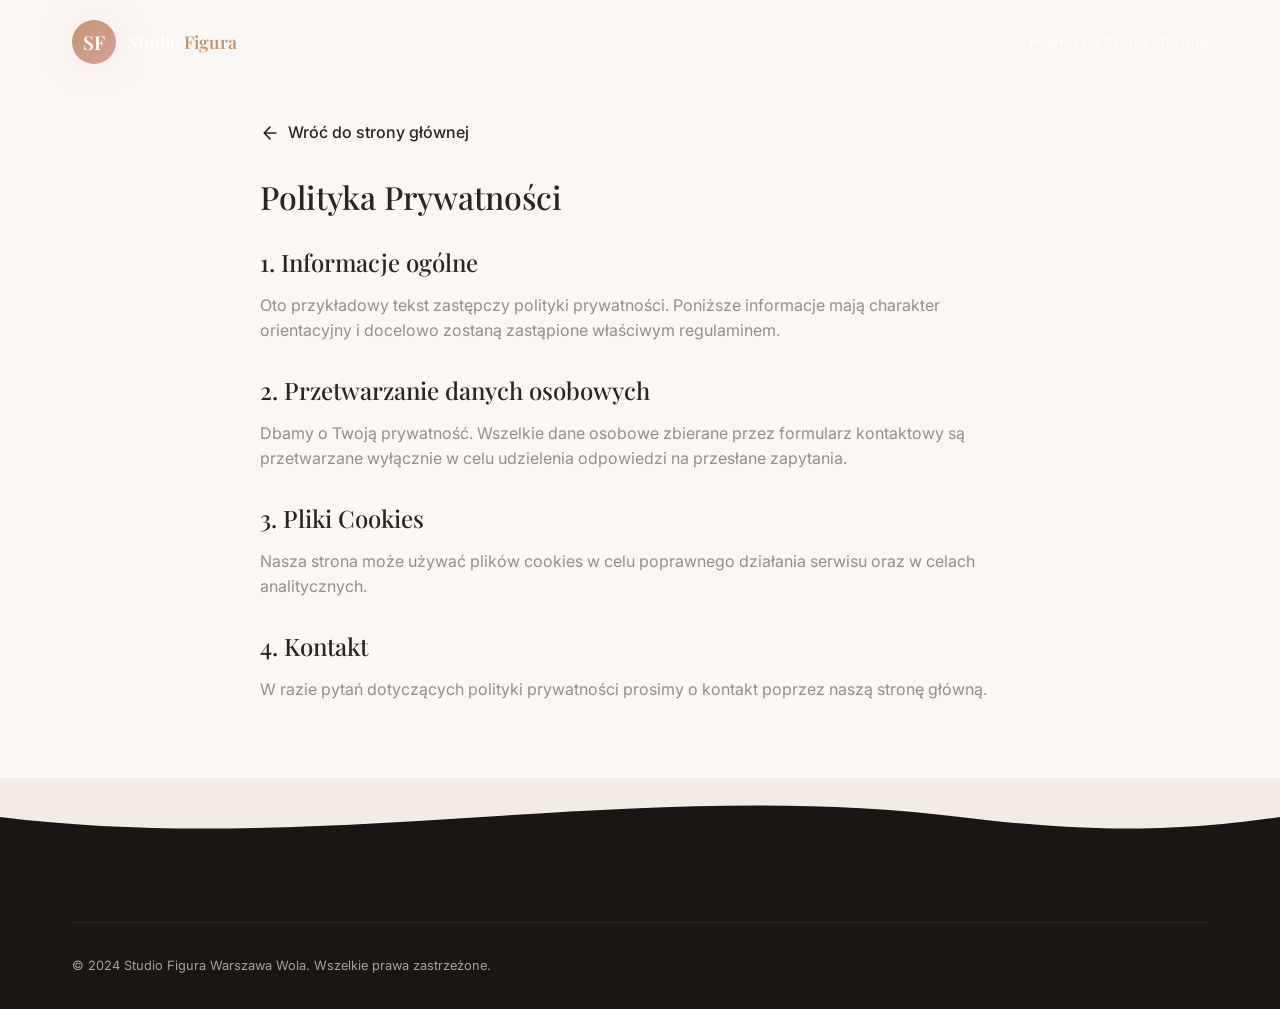
==== privacy-policy/index.html @ 178145f8 "feat: Add Privacy Policy and Terms and Conditions pages - Created `/privacy-policy/index.html` with " ====
<!DOCTYPE html>
<html lang="pl">
<head>
  <meta charset="UTF-8">
  <meta name="viewport" content="width=device-width, initial-scale=1.0">
  <title>Polityka Prywatności — Studio Figura Warszawa Wola</title>
  <link rel="stylesheet" href="../styles.css">
  <link rel="icon" href="data:image/svg+xml,<svg xmlns='http://www.w3.org/2000/svg' viewBox='0 0 100 100'><text y='.9em' font-size='90'>✨</text></svg>">
  <style>
    /* Add some basic padding for the standalone text pages */
    .legal-content {
      padding: 120px 20px 60px;
      max-width: 800px;
      margin: 0 auto;
      line-height: 1.6;
    }
    .legal-content h1 {
      margin-bottom: 2rem;
      color: var(--color-text);
      font-family: var(--font-heading);
    }
    .legal-content h2 {
      margin-top: 2rem;
      margin-bottom: 1rem;
      color: var(--color-text);
      font-family: var(--font-heading);
    }
    .legal-content p {
      margin-bottom: 1rem;
      color: var(--color-text-muted);
    }
    .back-link {
      display: inline-flex;
      align-items: center;
      gap: 8px;
      margin-bottom: 2rem;
      color: var(--color-primary);
      text-decoration: none;
      font-weight: 500;
    }
    .back-link:hover {
      text-decoration: underline;
    }
  </style>
</head>
<body>

  <!-- ======== NAVIGATION ======== -->
  <nav class="navbar" id="navbar">
    <div class="container">
      <a href="../index.html" class="nav-logo">
        <div class="nav-logo-icon">SF</div>
        <div class="nav-logo-text">Studio <span>Figura</span></div>
      </a>
      <div class="nav-links">
        <a href="../index.html">Powrót na Stronę Główną</a>
      </div>
    </div>
  </nav>

  <!-- ======== CONTENT ======== -->
  <main class="legal-content">
    <a href="../index.html" class="back-link">
      <svg width="20" height="20" viewBox="0 0 24 24" fill="none" stroke="currentColor" stroke-width="2" stroke-linecap="round" stroke-linejoin="round"><path d="M19 12H5M12 19l-7-7 7-7"/></svg>
      Wróć do strony głównej
    </a>

    <h1>Polityka Prywatności</h1>

    <h2>1. Informacje ogólne</h2>
    <p>Oto przykładowy tekst zastępczy polityki prywatności. Poniższe informacje mają charakter orientacyjny i docelowo zostaną zastąpione właściwym regulaminem.</p>

    <h2>2. Przetwarzanie danych osobowych</h2>
    <p>Dbamy o Twoją prywatność. Wszelkie dane osobowe zbierane przez formularz kontaktowy są przetwarzane wyłącznie w celu udzielenia odpowiedzi na przesłane zapytania.</p>

    <h2>3. Pliki Cookies</h2>
    <p>Nasza strona może używać plików cookies w celu poprawnego działania serwisu oraz w celach analitycznych.</p>

    <h2>4. Kontakt</h2>
    <p>W razie pytań dotyczących polityki prywatności prosimy o kontakt poprzez naszą stronę główną.</p>
  </main>

  <!-- ======== FOOTER WAVE ======== -->
  <div class="footer-wave">
    <svg viewBox="0 0 1440 80" preserveAspectRatio="none">
      <path d="M0,40 C360,80 720,0 1080,40 C1260,60 1360,50 1440,40 L1440,0 L0,0 Z" fill="var(--color-bg-alt)"></path>
    </svg>
  </div>

  <!-- ======== FOOTER ======== -->
  <footer class="footer">
    <div class="container">
      <div class="footer-bottom">
        <p>© 2024 Studio Figura Warszawa Wola. Wszelkie prawa zastrzeżone.</p>
      </div>
    </div>
  </footer>

</body>
</html>
---- styles.css ----
/* =========================================
   Studio Figura Wola — Premium Design System
   ========================================= */

/* --- Fonts --- */
@import url('https://fonts.googleapis.com/css2?family=Playfair+Display:ital,wght@0,400;0,500;0,600;0,700;1,400;1,500&family=Inter:wght@300;400;500;600;700&display=swap');

/* --- Custom Properties --- */
:root {
  /* Colors */
  --color-bg: #faf7f4;
  --color-bg-alt: #f3ece5;
  --color-surface: #ffffff;
  --color-surface-glass: rgba(255, 255, 255, 0.65);
  --color-text: #2c2420;
  --color-text-light: #6b5e54;
  --color-text-muted: #9a8d82;
  --color-accent: #c4956a;
  --color-accent-light: #dbb99a;
  --color-accent-dark: #a07548;
  --color-rose: #d4a0a0;
  --color-rose-light: #f0d4d4;
  --color-blush: #f5e1d0;
  --color-gold: #c9a96e;
  --color-gold-shimmer: #e8d5a8;
  --color-dark: #1a1614;
  --color-dark-soft: #2c2420;

  /* Gradients */
  --gradient-hero: linear-gradient(135deg, rgba(26, 22, 20, 0.7) 0%, rgba(44, 36, 32, 0.5) 50%, rgba(196, 149, 106, 0.3) 100%);
  --gradient-accent: linear-gradient(135deg, #c4956a, #d4a0a0);
  --gradient-gold: linear-gradient(135deg, #c9a96e, #e8d5a8, #c9a96e);
  --gradient-surface: linear-gradient(180deg, #faf7f4 0%, #f3ece5 100%);

  /* Typography */
  --font-heading: 'Playfair Display', Georgia, serif;
  --font-body: 'Inter', -apple-system, BlinkMacSystemFont, sans-serif;

  /* Spacing */
  --space-xs: 0.5rem;
  --space-sm: 1rem;
  --space-md: 2rem;
  --space-lg: 4rem;
  --space-xl: 6rem;
  --space-2xl: 10rem;

  /* Borders & Radius */
  --radius-sm: 8px;
  --radius-md: 16px;
  --radius-lg: 24px;
  --radius-xl: 40px;
  --radius-full: 50%;

  /* Shadows */
  --shadow-sm: 0 2px 8px rgba(0, 0, 0, 0.04);
  --shadow-md: 0 8px 32px rgba(0, 0, 0, 0.06);
  --shadow-lg: 0 16px 48px rgba(0, 0, 0, 0.08);
  --shadow-xl: 0 24px 64px rgba(0, 0, 0, 0.12);
  --shadow-glow: 0 0 40px rgba(196, 149, 106, 0.15);
  --shadow-glass: 0 8px 32px rgba(0, 0, 0, 0.08), inset 0 1px 0 rgba(255, 255, 255, 0.5);

  /* Transitions */
  --ease-out: cubic-bezier(0.16, 1, 0.3, 1);
  --ease-spring: cubic-bezier(0.34, 1.56, 0.64, 1);
  --transition-fast: 0.2s var(--ease-out);
  --transition-base: 0.4s var(--ease-out);
  --transition-slow: 0.8s var(--ease-out);
  --transition-glacial: 1.2s var(--ease-out);
}

/* --- Reset & Base --- */
*, *::before, *::after {
  margin: 0;
  padding: 0;
  box-sizing: border-box;
}

html {
  scroll-behavior: smooth;
  font-size: 16px;
  -webkit-font-smoothing: antialiased;
  -moz-osx-font-smoothing: grayscale;
}

body {
  font-family: var(--font-body);
  color: var(--color-text);
  background-color: var(--color-bg);
  line-height: 1.7;
  overflow-x: hidden;
}

h1, h2, h3, h4, h5, h6 {
  font-family: var(--font-heading);
  font-weight: 500;
  line-height: 1.2;
}

img {
  max-width: 100%;
  height: auto;
  display: block;
}

a {
  text-decoration: none;
  color: inherit;
  transition: color var(--transition-fast);
}

button {
  font-family: var(--font-body);
  border: none;
  cursor: pointer;
}

ul { list-style: none; }

/* --- Utility Classes --- */
.container {
  max-width: 1200px;
  margin: 0 auto;
  padding: 0 var(--space-md);
}

.section-label {
  display: inline-flex;
  align-items: center;
  gap: 0.75rem;
  font-size: 0.75rem;
  font-weight: 600;
  letter-spacing: 3px;
  text-transform: uppercase;
  color: var(--color-accent);
  margin-bottom: var(--space-sm);
}

.section-label::before {
  content: '';
  width: 40px;
  height: 1px;
  background: var(--gradient-accent);
}

.section-title {
  font-size: clamp(2rem, 5vw, 3.5rem);
  color: var(--color-text);
  margin-bottom: var(--space-sm);
}

.section-subtitle {
  font-size: 1.1rem;
  color: var(--color-text-light);
  max-width: 600px;
  line-height: 1.8;
}

/* --- Animations --- */
@keyframes fadeInUp {
  from { opacity: 0; transform: translateY(40px); }
  to { opacity: 1; transform: translateY(0); }
}

@keyframes fadeInLeft {
  from { opacity: 0; transform: translateX(-40px); }
  to { opacity: 1; transform: translateX(0); }
}

@keyframes fadeInRight {
  from { opacity: 0; transform: translateX(40px); }
  to { opacity: 1; transform: translateX(0); }
}

@keyframes fadeIn {
  from { opacity: 0; }
  to { opacity: 1; }
}

@keyframes scaleIn {
  from { opacity: 0; transform: scale(0.9); }
  to { opacity: 1; transform: scale(1); }
}

@keyframes shimmer {
  0% { background-position: -200% center; }
  100% { background-position: 200% center; }
}

@keyframes float {
  0%, 100% { transform: translateY(0); }
  50% { transform: translateY(-20px); }
}

@keyframes pulse {
  0%, 100% { opacity: 0.4; }
  50% { opacity: 1; }
}

@keyframes slideInNav {
  from { opacity: 0; transform: translateY(-20px); }
  to { opacity: 1; transform: translateY(0); }
}

@keyframes heroText {
  from { opacity: 0; transform: translateY(60px); filter: blur(10px); }
  to { opacity: 1; transform: translateY(0); filter: blur(0); }
}

@keyframes expandLine {
  from { width: 0; }
  to { width: 80px; }
}

@keyframes rotateIn {
  from { opacity: 0; transform: rotate(-10deg) scale(0.9); }
  to { opacity: 1; transform: rotate(0) scale(1); }
}

.anim-hidden {
  opacity: 0;
  transform: translateY(40px);
  transition: opacity 0.8s var(--ease-out), transform 0.8s var(--ease-out);
}

.anim-visible {
  opacity: 1;
  transform: translateY(0);
}

.anim-delay-1 { transition-delay: 0.1s !important; }
.anim-delay-2 { transition-delay: 0.2s !important; }
.anim-delay-3 { transition-delay: 0.3s !important; }
.anim-delay-4 { transition-delay: 0.4s !important; }
.anim-delay-5 { transition-delay: 0.5s !important; }

/* =========================================
   NAVIGATION
   ========================================= */
.navbar {
  position: fixed;
  top: 0;
  left: 0;
  right: 0;
  z-index: 1000;
  padding: 1.25rem 0;
  transition: all var(--transition-base);
  animation: slideInNav 0.8s var(--ease-out);
}

.navbar.scrolled {
  padding: 0.75rem 0;
  background: var(--color-surface-glass);
  backdrop-filter: blur(20px) saturate(180%);
  -webkit-backdrop-filter: blur(20px) saturate(180%);
  border-bottom: 1px solid rgba(196, 149, 106, 0.1);
  box-shadow: var(--shadow-sm);
}

.navbar .container {
  display: flex;
  align-items: center;
  justify-content: space-between;
}

.nav-logo {
  display: flex;
  align-items: center;
  gap: 0.75rem;
  z-index: 10;
}

.nav-logo-icon {
  width: 44px;
  height: 44px;
  border-radius: var(--radius-full);
  background: var(--gradient-accent);
  display: flex;
  align-items: center;
  justify-content: center;
  font-family: var(--font-heading);
  font-size: 1.2rem;
  font-weight: 600;
  color: white;
  box-shadow: var(--shadow-glow);
}

.nav-logo-text {
  font-family: var(--font-heading);
  font-size: 1.1rem;
  font-weight: 600;
  color: var(--color-text);
}

.nav-logo-text span {
  color: var(--color-accent);
}

.navbar:not(.scrolled) .nav-logo-text {
  color: white;
}

.nav-links {
  display: flex;
  align-items: center;
  gap: 2rem;
}

.nav-links a {
  font-size: 0.875rem;
  font-weight: 500;
  letter-spacing: 0.5px;
  color: var(--color-text-light);
  position: relative;
  padding: 0.25rem 0;
}

.navbar:not(.scrolled) .nav-links a {
  color: rgba(255, 255, 255, 0.85);
}

.nav-links a::after {
  content: '';
  position: absolute;
  bottom: -2px;
  left: 0;
  width: 0;
  height: 2px;
  background: var(--gradient-accent);
  border-radius: 2px;
  transition: width var(--transition-base);
}

.nav-links a:hover::after,
.nav-links a.active::after {
  width: 100%;
}

.nav-links a:hover {
  color: var(--color-accent);
}

.navbar:not(.scrolled) .nav-links a:hover {
  color: white;
}

.nav-cta {
  padding: 0.75rem 1.75rem !important;
  background: var(--gradient-accent) !important;
  color: white !important;
  border-radius: var(--radius-xl) !important;
  font-weight: 600 !important;
  letter-spacing: 0.5px !important;
  box-shadow: 0 4px 16px rgba(196, 149, 106, 0.3);
  transition: all var(--transition-base) !important;
}

.nav-cta::after {
  display: none !important;
}

.nav-cta:hover {
  transform: translateY(-2px);
  box-shadow: 0 8px 24px rgba(196, 149, 106, 0.4) !important;
}

/* Hamburger */
.nav-hamburger {
  display: none;
  flex-direction: column;
  gap: 5px;
  background: none;
  padding: 0.5rem;
  z-index: 10;
}

.nav-hamburger span {
  width: 24px;
  height: 2px;
  background: var(--color-text);
  border-radius: 2px;
  transition: all var(--transition-base);
}

.navbar:not(.scrolled) .nav-hamburger span {
  background: white;
}

.nav-hamburger.active span:nth-child(1) {
  transform: rotate(45deg) translate(5px, 5px);
}

.nav-hamburger.active span:nth-child(2) {
  opacity: 0;
}

.nav-hamburger.active span:nth-child(3) {
  transform: rotate(-45deg) translate(5px, -5px);
}

/* Mobile overlay */
.nav-mobile-overlay {
  display: none;
  position: fixed;
  inset: 0;
  background: rgba(26, 22, 20, 0.95);
  backdrop-filter: blur(20px);
  z-index: 5;
  flex-direction: column;
  align-items: center;
  justify-content: center;
  gap: 2rem;
  opacity: 0;
  transition: opacity var(--transition-base);
}

.nav-mobile-overlay.active {
  display: flex;
  opacity: 1;
}

.nav-mobile-overlay a {
  font-family: var(--font-heading);
  font-size: 1.75rem;
  color: rgba(255, 255, 255, 0.8);
  transition: all var(--transition-base);
}

.nav-mobile-overlay a:hover {
  color: var(--color-accent-light);
  transform: translateX(10px);
}

/* =========================================
   HERO SECTION
   ========================================= */
.hero {
  position: relative;
  min-height: 100vh;
  display: flex;
  align-items: center;
  justify-content: center;
  overflow: hidden;
}

.hero-bg {
  position: absolute;
  inset: 0;
  z-index: 0;
}

.hero-bg img {
  width: 100%;
  height: 100%;
  object-fit: cover;
  transform: scale(1.1);
  transition: transform 8s linear;
}

.hero:hover .hero-bg img {
  transform: scale(1);
}

.hero-overlay {
  position: absolute;
  inset: 0;
  background: var(--gradient-hero);
  z-index: 1;
}

.hero-particles {
  position: absolute;
  inset: 0;
  z-index: 2;
  pointer-events: none;
}

.hero-particle {
  position: absolute;
  width: 4px;
  height: 4px;
  background: rgba(201, 169, 110, 0.4);
  border-radius: 50%;
  animation: float 6s ease-in-out infinite;
}

.hero-content {
  position: relative;
  z-index: 3;
  text-align: center;
  max-width: 900px;
  padding: 0 var(--space-md);
}

.hero-badge {
  display: inline-flex;
  align-items: center;
  gap: 0.5rem;
  padding: 0.5rem 1.25rem;
  background: rgba(255, 255, 255, 0.1);
  backdrop-filter: blur(10px);
  border: 1px solid rgba(255, 255, 255, 0.15);
  border-radius: var(--radius-xl);
  font-size: 0.75rem;
  font-weight: 600;
  letter-spacing: 2px;
  text-transform: uppercase;
  color: var(--color-gold-shimmer);
  margin-bottom: var(--space-md);
  animation: heroText 1s var(--ease-out) 0.2s both;
}

.hero-badge-dot {
  width: 6px;
  height: 6px;
  background: var(--color-gold);
  border-radius: 50%;
  animation: pulse 2s ease-in-out infinite;
}

.hero-title {
  font-size: clamp(2.5rem, 7vw, 5.5rem);
  color: white;
  margin-bottom: var(--space-sm);
  animation: heroText 1s var(--ease-out) 0.4s both;
  line-height: 1.1;
}

.hero-title em {
  font-style: italic;
  color: var(--color-gold-shimmer);
  position: relative;
}

.hero-title em::after {
  content: '';
  position: absolute;
  bottom: 5px;
  left: 0;
  right: 0;
  height: 2px;
  background: var(--gradient-gold);
  animation: expandLine 1s var(--ease-out) 1.5s both;
}

.hero-description {
  font-size: 1.15rem;
  color: rgba(255, 255, 255, 0.7);
  max-width: 600px;
  margin: 0 auto var(--space-lg);
  line-height: 1.8;
  animation: heroText 1s var(--ease-out) 0.6s both;
}

.hero-actions {
  display: flex;
  align-items: center;
  justify-content: center;
  gap: 1.5rem;
  flex-wrap: wrap;
  animation: heroText 1s var(--ease-out) 0.8s both;
}

.btn-primary {
  display: inline-flex;
  align-items: center;
  gap: 0.75rem;
  padding: 1rem 2.5rem;
  background: var(--gradient-accent);
  color: white;
  border-radius: var(--radius-xl);
  font-weight: 600;
  font-size: 0.95rem;
  letter-spacing: 0.5px;
  box-shadow: 0 8px 32px rgba(196, 149, 106, 0.35);
  transition: all var(--transition-base);
  position: relative;
  overflow: hidden;
}

.btn-primary::before {
  content: '';
  position: absolute;
  inset: 0;
  background: linear-gradient(90deg, transparent, rgba(255, 255, 255, 0.2), transparent);
  transform: translateX(-100%);
  transition: transform 0.6s;
}

.btn-primary:hover::before {
  transform: translateX(100%);
}

.btn-primary:hover {
  transform: translateY(-3px);
  box-shadow: 0 12px 40px rgba(196, 149, 106, 0.45);
}

.btn-outline {
  display: inline-flex;
  align-items: center;
  gap: 0.75rem;
  padding: 1rem 2.5rem;
  background: transparent;
  color: white;
  border: 1.5px solid rgba(255, 255, 255, 0.3);
  border-radius: var(--radius-xl);
  font-weight: 500;
  font-size: 0.95rem;
  letter-spacing: 0.5px;
  transition: all var(--transition-base);
  backdrop-filter: blur(5px);
}

.btn-outline:hover {
  background: rgba(255, 255, 255, 0.1);
  border-color: rgba(255, 255, 255, 0.5);
  transform: translateY(-3px);
}

.hero-scroll-indicator {
  position: absolute;
  bottom: 2rem;
  left: 50%;
  transform: translateX(-50%);
  z-index: 3;
  display: flex;
  flex-direction: column;
  align-items: center;
  gap: 0.5rem;
  animation: heroText 1s var(--ease-out) 1.2s both;
}

.hero-scroll-indicator span {
  font-size: 0.7rem;
  letter-spacing: 2px;
  text-transform: uppercase;
  color: rgba(255, 255, 255, 0.4);
}

.scroll-line {
  width: 1px;
  height: 40px;
  background: linear-gradient(180deg, rgba(255, 255, 255, 0.4), transparent);
  position: relative;
}

.scroll-line::after {
  content: '';
  position: absolute;
  top: 0;
  left: 0;
  width: 100%;
  height: 10px;
  background: var(--color-gold);
  border-radius: 2px;
  animation: scrollDown 2s ease-in-out infinite;
}

@keyframes scrollDown {
  0% { top: 0; opacity: 1; }
  100% { top: 100%; opacity: 0; }
}

/* =========================================
   ABOUT SECTION
   ========================================= */
.about {
  padding: var(--space-2xl) 0;
  position: relative;
  overflow: hidden;
}

.about-grid {
  display: grid;
  grid-template-columns: 1fr 1fr;
  gap: var(--space-xl);
  align-items: center;
}

.about-image-wrapper {
  position: relative;
}

.about-image {
  border-radius: var(--radius-lg);
  overflow: hidden;
  box-shadow: var(--shadow-xl);
  position: relative;
}

.about-image img {
  width: 100%;
  height: 500px;
  object-fit: cover;
  transition: transform var(--transition-slow);
}

.about-image:hover img {
  transform: scale(1.05);
}

.about-image-accent {
  position: absolute;
  top: -20px;
  right: -20px;
  width: 200px;
  height: 200px;
  border: 2px solid var(--color-accent-light);
  border-radius: var(--radius-lg);
  z-index: -1;
  opacity: 0.5;
}

.about-float-card {
  position: absolute;
  bottom: -30px;
  right: -30px;
  background: var(--color-surface-glass);
  backdrop-filter: blur(20px);
  border: 1px solid rgba(196, 149, 106, 0.15);
  border-radius: var(--radius-md);
  padding: 1.5rem 2rem;
  box-shadow: var(--shadow-glass);
  animation: float 6s ease-in-out infinite;
}

.about-float-card .stat-number {
  font-family: var(--font-heading);
  font-size: 2.5rem;
  font-weight: 700;
  background: var(--gradient-accent);
  -webkit-background-clip: text;
  -webkit-text-fill-color: transparent;
  background-clip: text;
}

.about-float-card .stat-label {
  font-size: 0.8rem;
  color: var(--color-text-light);
  letter-spacing: 1px;
  text-transform: uppercase;
}

.about-content {
  padding-left: var(--space-md);
}

.about-text {
  font-size: 1.05rem;
  color: var(--color-text-light);
  margin-bottom: var(--space-md);
  line-height: 1.9;
}

.about-features {
  display: grid;
  grid-template-columns: 1fr 1fr;
  gap: var(--space-sm);
  margin-bottom: var(--space-md);
}

.about-feature {
  display: flex;
  align-items: center;
  gap: 0.75rem;
  padding: 0.75rem;
  border-radius: var(--radius-sm);
  transition: background var(--transition-fast);
}

.about-feature:hover {
  background: var(--color-bg-alt);
}

.about-feature-icon {
  width: 40px;
  height: 40px;
  border-radius: var(--radius-sm);
  background: var(--color-blush);
  display: flex;
  align-items: center;
  justify-content: center;
  font-size: 1.2rem;
  flex-shrink: 0;
}

.about-feature-text {
  font-size: 0.9rem;
  font-weight: 500;
  color: var(--color-text);
}

/* =========================================
   SERVICES / ZONES SECTION
   ========================================= */
.services {
  padding: var(--space-2xl) 0;
  background: var(--gradient-surface);
  position: relative;
}

.services-header {
  text-align: center;
  margin-bottom: var(--space-xl);
}

.services-grid {
  display: grid;
  grid-template-columns: repeat(3, 1fr);
  gap: var(--space-md);
}

.service-card {
  position: relative;
  border-radius: var(--radius-lg);
  overflow: hidden;
  background: var(--color-surface);
  box-shadow: var(--shadow-md);
  transition: all var(--transition-base);
  cursor: pointer;
}

.service-card:hover {
  transform: translateY(-12px);
  box-shadow: var(--shadow-xl);
}

.service-card-image {
  position: relative;
  height: 300px;
  overflow: hidden;
}

.service-card-image img {
  width: 100%;
  height: 100%;
  object-fit: cover;
  transition: transform var(--transition-slow);
}

.service-card:hover .service-card-image img {
  transform: scale(1.1);
}

.service-card-image::after {
  content: '';
  position: absolute;
  inset: 0;
  background: linear-gradient(180deg, transparent 50%, rgba(26, 22, 20, 0.6));
  transition: opacity var(--transition-base);
}

.service-card-badge {
  position: absolute;
  top: 1rem;
  right: 1rem;
  padding: 0.4rem 1rem;
  background: var(--color-surface-glass);
  backdrop-filter: blur(10px);
  border-radius: var(--radius-xl);
  font-size: 0.7rem;
  font-weight: 600;
  letter-spacing: 1px;
  text-transform: uppercase;
  color: var(--color-accent);
  z-index: 2;
  border: 1px solid rgba(196, 149, 106, 0.15);
}

.service-card-content {
  padding: 2rem;
}

.service-card-title {
  font-size: 1.5rem;
  margin-bottom: 0.75rem;
  color: var(--color-text);
}

.service-card-description {
  font-size: 0.9rem;
  color: var(--color-text-light);
  line-height: 1.7;
  margin-bottom: 1.5rem;
}

.service-card-link {
  display: inline-flex;
  align-items: center;
  gap: 0.5rem;
  font-size: 0.85rem;
  font-weight: 600;
  color: var(--color-accent);
  letter-spacing: 0.5px;
  transition: gap var(--transition-base);
}

.service-card-link:hover {
  gap: 1rem;
}

.service-card-link svg {
  width: 16px;
  height: 16px;
  transition: transform var(--transition-base);
}

.service-card:hover .service-card-link svg {
  transform: translateX(4px);
}

/* =========================================
   PROMOTIONS SECTION
   ========================================= */
.promotions {
  padding: var(--space-2xl) 0;
  position: relative;
  overflow: hidden;
}

.promotions-bg {
  position: absolute;
  top: 0;
  left: 0;
  right: 0;
  bottom: 0;
  opacity: 0.05;
  z-index: 0;
}

.promotions-bg img {
  width: 100%;
  height: 100%;
  object-fit: cover;
}

.promotions .container {
  position: relative;
  z-index: 1;
}

.promo-card {
  background: var(--color-surface);
  border-radius: var(--radius-lg);
  padding: var(--space-lg);
  display: grid;
  grid-template-columns: 1fr 1.5fr;
  gap: var(--space-lg);
  align-items: center;
  box-shadow: var(--shadow-lg);
  border: 1px solid rgba(196, 149, 106, 0.08);
  position: relative;
  overflow: hidden;
}

.promo-card::before {
  content: '';
  position: absolute;
  top: 0;
  left: 0;
  right: 0;
  height: 4px;
  background: var(--gradient-accent);
}

.promo-visual {
  position: relative;
  text-align: center;
}

.promo-price-circle {
  width: 250px;
  height: 250px;
  border-radius: 50%;
  background: var(--gradient-accent);
  display: flex;
  flex-direction: column;
  align-items: center;
  justify-content: center;
  margin: 0 auto;
  box-shadow: 0 16px 48px rgba(196, 149, 106, 0.25);
  position: relative;
  animation: float 6s ease-in-out infinite;
}

.promo-price-circle::before {
  content: '';
  position: absolute;
  inset: -8px;
  border-radius: 50%;
  border: 2px dashed var(--color-accent-light);
  opacity: 0.4;
  animation: spin 20s linear infinite;
}

@keyframes spin {
  100% { transform: rotate(360deg); }
}

.promo-price-count {
  font-family: var(--font-heading);
  font-size: 1.5rem;
  color: rgba(255, 255, 255, 0.9);
  font-weight: 500;
}

.promo-price-amount {
  font-family: var(--font-heading);
  font-size: 3.5rem;
  color: white;
  font-weight: 700;
  line-height: 1;
}

.promo-price-currency {
  font-size: 1rem;
  color: rgba(255, 255, 255, 0.8);
  font-weight: 500;
  letter-spacing: 1px;
}

.promo-content h3 {
  font-size: 2rem;
  margin-bottom: var(--space-sm);
}

.promo-content p {
  color: var(--color-text-light);
  line-height: 1.8;
  margin-bottom: var(--space-md);
}

.promo-features {
  display: flex;
  flex-direction: column;
  gap: 0.75rem;
  margin-bottom: var(--space-md);
}

.promo-feature {
  display: flex;
  align-items: center;
  gap: 0.75rem;
  font-size: 0.95rem;
  color: var(--color-text);
}

.promo-feature-check {
  width: 24px;
  height: 24px;
  border-radius: 50%;
  background: var(--color-blush);
  display: flex;
  align-items: center;
  justify-content: center;
  font-size: 0.75rem;
  color: var(--color-accent-dark);
  flex-shrink: 0;
}

.btn-dark {
  display: inline-flex;
  align-items: center;
  gap: 0.75rem;
  padding: 1rem 2.5rem;
  background: var(--color-dark);
  color: white;
  border-radius: var(--radius-xl);
  font-weight: 600;
  font-size: 0.95rem;
  letter-spacing: 0.5px;
  transition: all var(--transition-base);
  position: relative;
  overflow: hidden;
}

.btn-dark::before {
  content: '';
  position: absolute;
  inset: 0;
  background: var(--gradient-accent);
  opacity: 0;
  transition: opacity var(--transition-base);
}

.btn-dark:hover::before {
  opacity: 1;
}

.btn-dark span {
  position: relative;
  z-index: 1;
}

.btn-dark:hover {
  transform: translateY(-3px);
  box-shadow: 0 12px 40px rgba(26, 22, 20, 0.25);
}

/* =========================================
   REVIEWS SECTION
   ========================================= */
.reviews {
  padding: var(--space-2xl) 0;
  background: var(--color-dark);
  position: relative;
  overflow: hidden;
}

.reviews::before {
  content: '';
  position: absolute;
  top: 0;
  left: 0;
  right: 0;
  height: 1px;
  background: linear-gradient(90deg, transparent, var(--color-accent), transparent);
}

.reviews-header {
  text-align: center;
  margin-bottom: var(--space-xl);
}

.reviews-header .section-label {
  color: var(--color-gold-shimmer);
}

.reviews-header .section-title {
  color: white;
}

.reviews-header .section-subtitle {
  color: rgba(255, 255, 255, 0.5);
}

.reviews-track {
  display: flex;
  gap: var(--space-md);
  overflow: hidden;
  position: relative;
  padding: var(--space-sm) 0;
}

.reviews-slider {
  display: flex;
  gap: var(--space-md);
  animation: scrollReviews 40s linear infinite;
}

@keyframes scrollReviews {
  0% { transform: translateX(0); }
  100% { transform: translateX(-50%); }
}

.reviews-slider:hover {
  animation-play-state: paused;
}

.review-card {
  flex-shrink: 0;
  width: 380px;
  padding: 2rem;
  background: rgba(255, 255, 255, 0.05);
  backdrop-filter: blur(10px);
  border: 1px solid rgba(255, 255, 255, 0.08);
  border-radius: var(--radius-md);
  transition: all var(--transition-base);
}

.review-card:hover {
  background: rgba(255, 255, 255, 0.08);
  border-color: rgba(196, 149, 106, 0.2);
  transform: translateY(-4px);
}

.review-stars {
  display: flex;
  gap: 4px;
  margin-bottom: 1rem;
}

.review-star {
  color: var(--color-gold);
  font-size: 0.9rem;
}

.review-text {
  font-size: 0.95rem;
  color: rgba(255, 255, 255, 0.7);
  line-height: 1.8;
  margin-bottom: 1.5rem;
  font-style: italic;
}

.review-text::before {
  content: '"';
  font-family: var(--font-heading);
  font-size: 3rem;
  color: var(--color-accent);
  opacity: 0.3;
  line-height: 0;
  display: block;
  margin-bottom: 0.5rem;
}

.review-author {
  display: flex;
  align-items: center;
  gap: 1rem;
}

.review-avatar {
  width: 48px;
  height: 48px;
  border-radius: 50%;
  background: var(--gradient-accent);
  display: flex;
  align-items: center;
  justify-content: center;
  font-family: var(--font-heading);
  font-size: 1.1rem;
  color: white;
  font-weight: 600;
}

.review-author-info {
  display: flex;
  flex-direction: column;
}

.review-name {
  font-weight: 600;
  color: rgba(255, 255, 255, 0.9);
  font-size: 0.9rem;
}

.review-date {
  font-size: 0.75rem;
  color: rgba(255, 255, 255, 0.35);
}

.review-source {
  margin-left: auto;
  font-size: 0.7rem;
  color: rgba(255, 255, 255, 0.3);
  display: flex;
  align-items: center;
  gap: 0.35rem;
}

.review-source svg {
  width: 14px;
  height: 14px;
  opacity: 0.5;
}

/* Reviews CTA */
.reviews-cta {
  display: flex;
  align-items: center;
  justify-content: center;
  gap: 1.5rem;
  margin-top: var(--space-lg);
  flex-wrap: wrap;
}

.reviews-cta a {
  display: inline-flex;
  align-items: center;
  gap: 0.5rem;
  padding: 0.75rem 1.5rem;
  border: 1px solid rgba(255, 255, 255, 0.15);
  border-radius: var(--radius-xl);
  color: rgba(255, 255, 255, 0.6);
  font-size: 0.85rem;
  font-weight: 500;
  transition: all var(--transition-base);
}

.reviews-cta a:hover {
  border-color: var(--color-accent);
  color: var(--color-accent-light);
  background: rgba(196, 149, 106, 0.1);
}

/* =========================================
   GALLERY SECTION
   ========================================= */
.gallery {
  padding: var(--space-2xl) 0;
  position: relative;
}

.gallery-header {
  text-align: center;
  margin-bottom: var(--space-xl);
}

.gallery-grid {
  display: grid;
  grid-template-columns: repeat(3, 1fr);
  grid-template-rows: repeat(2, 280px);
  gap: var(--space-sm);
}

.gallery-item {
  position: relative;
  border-radius: var(--radius-md);
  overflow: hidden;
  cursor: pointer;
}

.gallery-item:nth-child(1) {
  grid-row: span 2;
}

.gallery-item img {
  width: 100%;
  height: 100%;
  object-fit: cover;
  transition: transform var(--transition-slow);
}

.gallery-item:hover img {
  transform: scale(1.08);
}

.gallery-item-overlay {
  position: absolute;
  inset: 0;
  background: linear-gradient(180deg, transparent 40%, rgba(26, 22, 20, 0.7));
  opacity: 0;
  transition: opacity var(--transition-base);
  display: flex;
  align-items: flex-end;
  padding: 1.5rem;
}

.gallery-item:hover .gallery-item-overlay {
  opacity: 1;
}

.gallery-item-title {
  color: white;
  font-family: var(--font-heading);
  font-size: 1.1rem;
  transform: translateY(10px);
  transition: transform var(--transition-base);
}

.gallery-item:hover .gallery-item-title {
  transform: translateY(0);
}

/* =========================================
   CONTACT / CTA SECTION
   ========================================= */
.contact {
  padding: var(--space-2xl) 0;
  background: var(--gradient-surface);
  position: relative;
}

.contact-grid {
  display: grid;
  grid-template-columns: 1fr 1.2fr;
  gap: var(--space-xl);
  align-items: start;
}

.contact-info {
  padding-top: var(--space-md);
}

.contact-info h3 {
  font-size: 1.5rem;
  margin-bottom: var(--space-md);
  color: var(--color-text);
}

.contact-details {
  display: flex;
  flex-direction: column;
  gap: 1.5rem;
  margin-bottom: var(--space-md);
}

.contact-detail {
  display: flex;
  align-items: flex-start;
  gap: 1rem;
}

.contact-detail-icon {
  width: 48px;
  height: 48px;
  border-radius: var(--radius-sm);
  background: var(--color-blush);
  display: flex;
  align-items: center;
  justify-content: center;
  font-size: 1.2rem;
  flex-shrink: 0;
}

.contact-detail-text {
  display: flex;
  flex-direction: column;
}

.contact-detail-label {
  font-size: 0.75rem;
  font-weight: 600;
  letter-spacing: 1px;
  text-transform: uppercase;
  color: var(--color-text-muted);
  margin-bottom: 0.25rem;
}

.contact-detail-value {
  font-size: 1rem;
  color: var(--color-text);
  font-weight: 500;
}

.contact-social {
  display: flex;
  gap: 0.75rem;
}

.contact-social a {
  width: 48px;
  height: 48px;
  border-radius: var(--radius-sm);
  background: var(--color-bg);
  display: flex;
  align-items: center;
  justify-content: center;
  font-size: 1.2rem;
  transition: all var(--transition-base);
  border: 1px solid transparent;
}

.contact-social a:hover {
  background: var(--color-blush);
  border-color: var(--color-accent-light);
  transform: translateY(-3px);
}

.contact-form-wrapper {
  background: var(--color-surface);
  border-radius: var(--radius-lg);
  padding: var(--space-lg);
  box-shadow: var(--shadow-lg);
  border: 1px solid rgba(196, 149, 106, 0.08);
}

.contact-form-wrapper h3 {
  font-size: 1.5rem;
  margin-bottom: 0.5rem;
}

.contact-form-wrapper p {
  color: var(--color-text-light);
  font-size: 0.9rem;
  margin-bottom: var(--space-md);
}

.form-group {
  margin-bottom: 1.25rem;
}

.form-label {
  display: block;
  font-size: 0.8rem;
  font-weight: 600;
  letter-spacing: 0.5px;
  text-transform: uppercase;
  color: var(--color-text-muted);
  margin-bottom: 0.5rem;
}

.form-input,
.form-select,
.form-textarea {
  width: 100%;
  padding: 0.875rem 1.25rem;
  border: 1.5px solid var(--color-bg-alt);
  border-radius: var(--radius-sm);
  font-family: var(--font-body);
  font-size: 0.95rem;
  color: var(--color-text);
  background: var(--color-bg);
  transition: all var(--transition-fast);
  outline: none;
}

.form-input:focus,
.form-select:focus,
.form-textarea:focus {
  border-color: var(--color-accent);
  box-shadow: 0 0 0 4px rgba(196, 149, 106, 0.1);
}

.form-input::placeholder,
.form-textarea::placeholder {
  color: var(--color-text-muted);
}

.form-textarea {
  min-height: 120px;
  resize: vertical;
}

.form-row {
  display: grid;
  grid-template-columns: 1fr 1fr;
  gap: 1rem;
}

.form-checkbox {
  display: flex;
  align-items: flex-start;
  gap: 0.75rem;
  margin-bottom: var(--space-md);
}

.form-checkbox input[type="checkbox"] {
  width: 18px;
  height: 18px;
  accent-color: var(--color-accent);
  margin-top: 2px;
  flex-shrink: 0;
}

.form-checkbox label {
  font-size: 0.8rem;
  color: var(--color-text-light);
  line-height: 1.5;
}

.form-checkbox label a {
  color: var(--color-accent);
  text-decoration: underline;
}

.btn-submit {
  width: 100%;
  padding: 1rem;
  background: var(--gradient-accent);
  color: white;
  border-radius: var(--radius-sm);
  font-weight: 600;
  font-size: 1rem;
  letter-spacing: 0.5px;
  transition: all var(--transition-base);
  box-shadow: 0 8px 24px rgba(196, 149, 106, 0.25);
}

.btn-submit:hover {
  transform: translateY(-2px);
  box-shadow: 0 12px 32px rgba(196, 149, 106, 0.35);
}

/* =========================================
   FOOTER
   ========================================= */
.footer-wave {
  position: relative;
  height: 80px;
  background: var(--color-dark);
  overflow: hidden;
}

.footer-wave svg {
  position: absolute;
  top: -1px;
  left: 0;
  width: 100%;
  height: 80px;
}

.footer {
  background: var(--color-dark);
  color: rgba(255, 255, 255, 0.6);
  padding: var(--space-lg) 0 var(--space-md);
}

.footer-grid {
  display: grid;
  grid-template-columns: 2fr 1fr 1fr 1.5fr;
  gap: var(--space-lg);
  margin-bottom: var(--space-lg);
}

.footer-brand .nav-logo {
  margin-bottom: var(--space-sm);
}

.footer-brand .nav-logo-text {
  color: white;
}

.footer-brand p {
  font-size: 0.9rem;
  line-height: 1.7;
  max-width: 300px;
}

.footer-heading {
  font-family: var(--font-heading);
  font-size: 1rem;
  color: white;
  margin-bottom: 1.25rem;
  font-weight: 600;
}

.footer-links {
  display: flex;
  flex-direction: column;
  gap: 0.75rem;
}

.footer-links a {
  font-size: 0.875rem;
  transition: all var(--transition-fast);
}

.footer-links a:hover {
  color: var(--color-accent-light);
  transform: translateX(4px);
}

.footer-hours {
  display: flex;
  flex-direction: column;
  gap: 0.5rem;
}

.footer-hour {
  display: flex;
  justify-content: space-between;
  font-size: 0.85rem;
}

.footer-hour span:first-child {
  color: rgba(255, 255, 255, 0.4);
}

.footer-bottom {
  border-top: 1px solid rgba(255, 255, 255, 0.08);
  padding-top: var(--space-md);
  display: flex;
  align-items: center;
  justify-content: space-between;
  flex-wrap: wrap;
  gap: 1rem;
}

.footer-bottom p {
  font-size: 0.8rem;
}

.footer-bottom-links {
  display: flex;
  gap: 1.5rem;
}

.footer-bottom-links a {
  font-size: 0.8rem;
  transition: color var(--transition-fast);
}

.footer-bottom-links a:hover {
  color: var(--color-accent-light);
}

/* =========================================
   LIGHTBOX
   ========================================= */
.lightbox {
  position: fixed;
  inset: 0;
  background: rgba(0, 0, 0, 0.9);
  backdrop-filter: blur(10px);
  z-index: 2000;
  display: flex;
  align-items: center;
  justify-content: center;
  opacity: 0;
  pointer-events: none;
  transition: opacity var(--transition-base);
}

.lightbox.active {
  opacity: 1;
  pointer-events: all;
}

.lightbox img {
  max-width: 90vw;
  max-height: 90vh;
  border-radius: var(--radius-md);
  box-shadow: var(--shadow-xl);
  transform: scale(0.9);
  transition: transform var(--transition-base);
}

.lightbox.active img {
  transform: scale(1);
}

.lightbox-close {
  position: absolute;
  top: 2rem;
  right: 2rem;
  width: 48px;
  height: 48px;
  border-radius: 50%;
  background: rgba(255, 255, 255, 0.1);
  color: white;
  font-size: 1.5rem;
  display: flex;
  align-items: center;
  justify-content: center;
  cursor: pointer;
  transition: all var(--transition-base);
  border: 1px solid rgba(255, 255, 255, 0.2);
}

.lightbox-close:hover {
  background: rgba(255, 255, 255, 0.2);
}

/* =========================================
   RESPONSIVE
   ========================================= */
@media (max-width: 1024px) {
  .services-grid {
    grid-template-columns: repeat(2, 1fr);
  }

  .service-card:last-child {
    grid-column: span 2;
  }

  .promo-card {
    grid-template-columns: 1fr;
    text-align: center;
  }

  .footer-grid {
    grid-template-columns: 1fr 1fr;
    gap: var(--space-md);
  }
}

@media (max-width: 768px) {
  :root {
    --space-2xl: 5rem;
  }

  .nav-links { display: none; }
  .nav-hamburger { display: flex; }

  .hero-title {
    font-size: clamp(2rem, 8vw, 3.5rem);
  }

  .about-grid {
    grid-template-columns: 1fr;
    gap: var(--space-md);
  }

  .about-content {
    padding-left: 0;
  }

  .about-float-card {
    bottom: -20px;
    right: 10px;
  }

  .about-features {
    grid-template-columns: 1fr;
  }

  .services-grid {
    grid-template-columns: 1fr;
  }

  .service-card:last-child {
    grid-column: span 1;
  }

  .gallery-grid {
    grid-template-columns: 1fr 1fr;
    grid-template-rows: repeat(3, 200px);
  }

  .gallery-item:nth-child(1) {
    grid-row: span 1;
  }

  .contact-grid {
    grid-template-columns: 1fr;
  }

  .form-row {
    grid-template-columns: 1fr;
  }

  .footer-grid {
    grid-template-columns: 1fr;
    gap: var(--space-md);
  }

  .footer-bottom {
    flex-direction: column;
    text-align: center;
  }

  .promo-price-circle {
    width: 200px;
    height: 200px;
  }

  .promo-price-amount {
    font-size: 2.5rem;
  }

  .review-card {
    width: 320px;
  }
}

@media (max-width: 480px) {
  .hero-actions {
    flex-direction: column;
    width: 100%;
  }

  .btn-primary,
  .btn-outline {
    width: 100%;
    justify-content: center;
  }

  .gallery-grid {
    grid-template-columns: 1fr;
    grid-template-rows: repeat(4, 250px);
  }

  .review-card {
    width: 280px;
  }
}

/* --- Print --- */
@media print {
  .navbar,
  .hero-particles,
  .lightbox { display: none; }
}
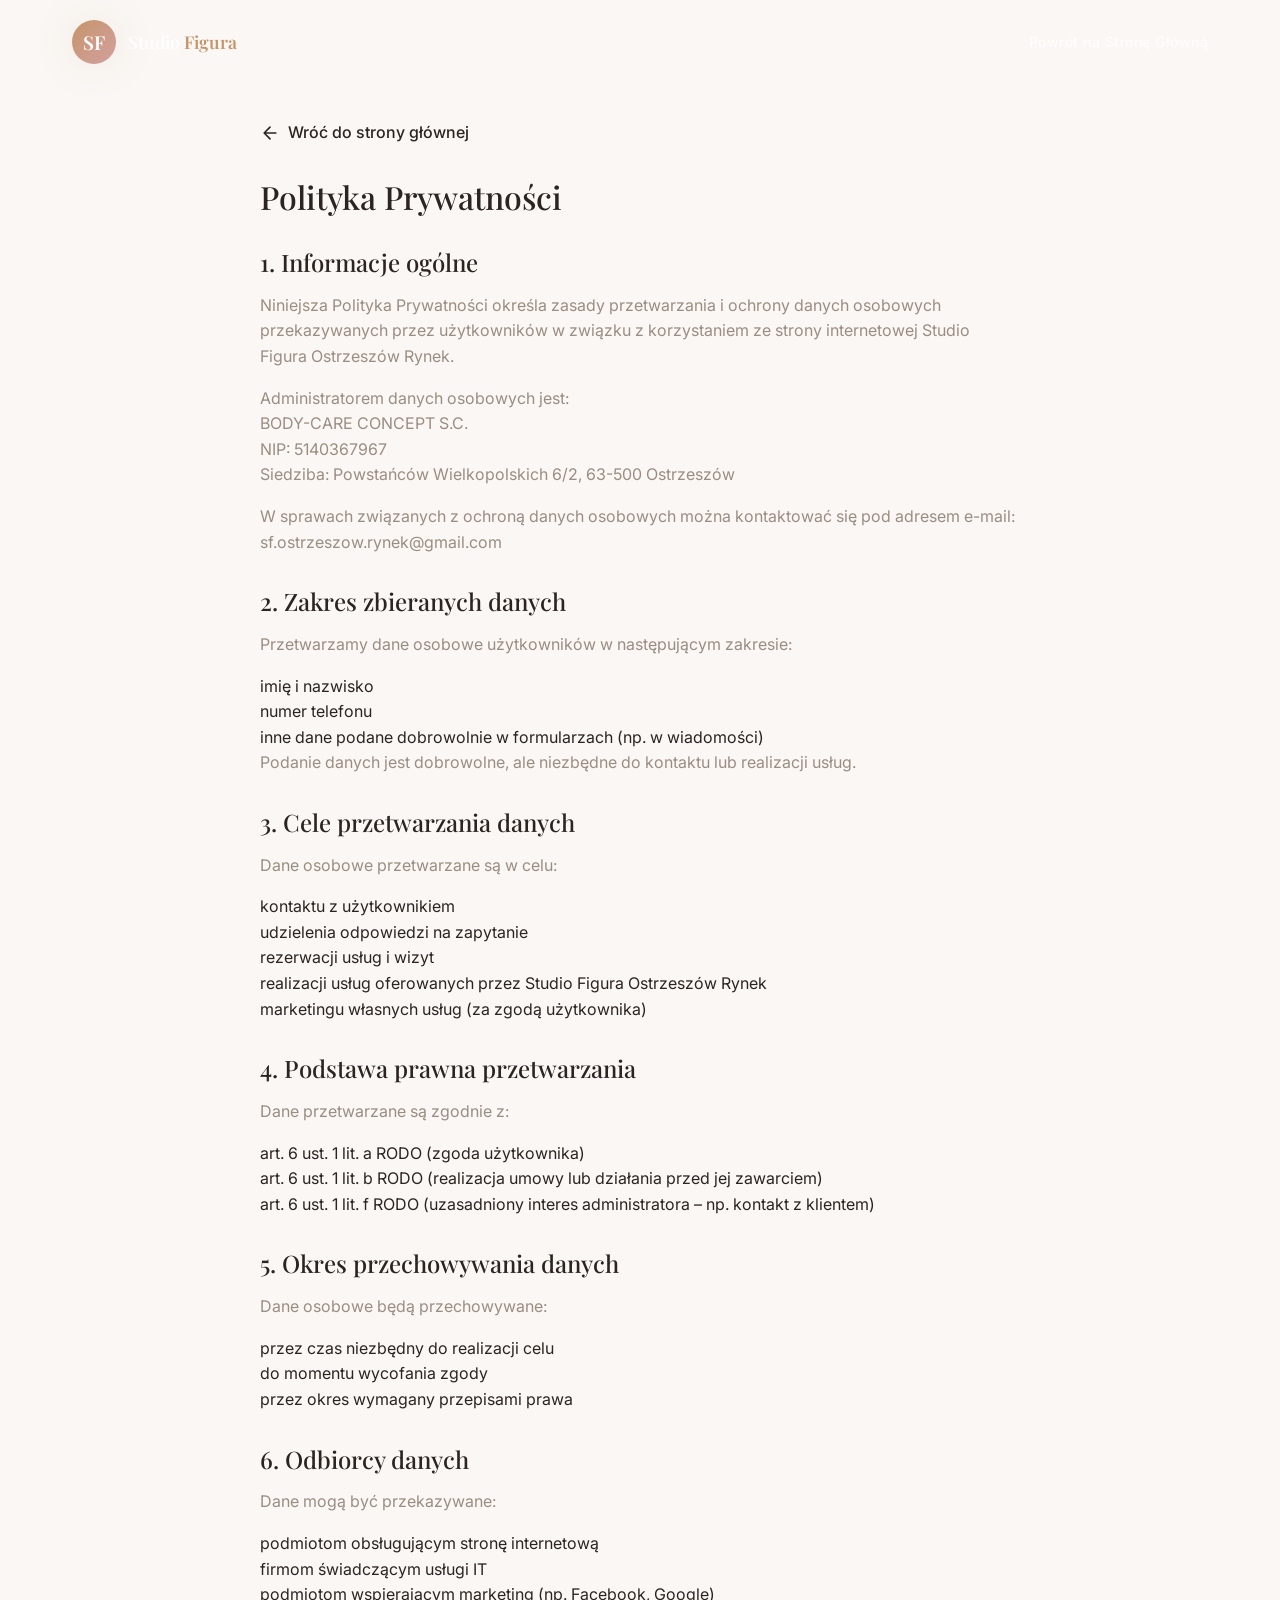
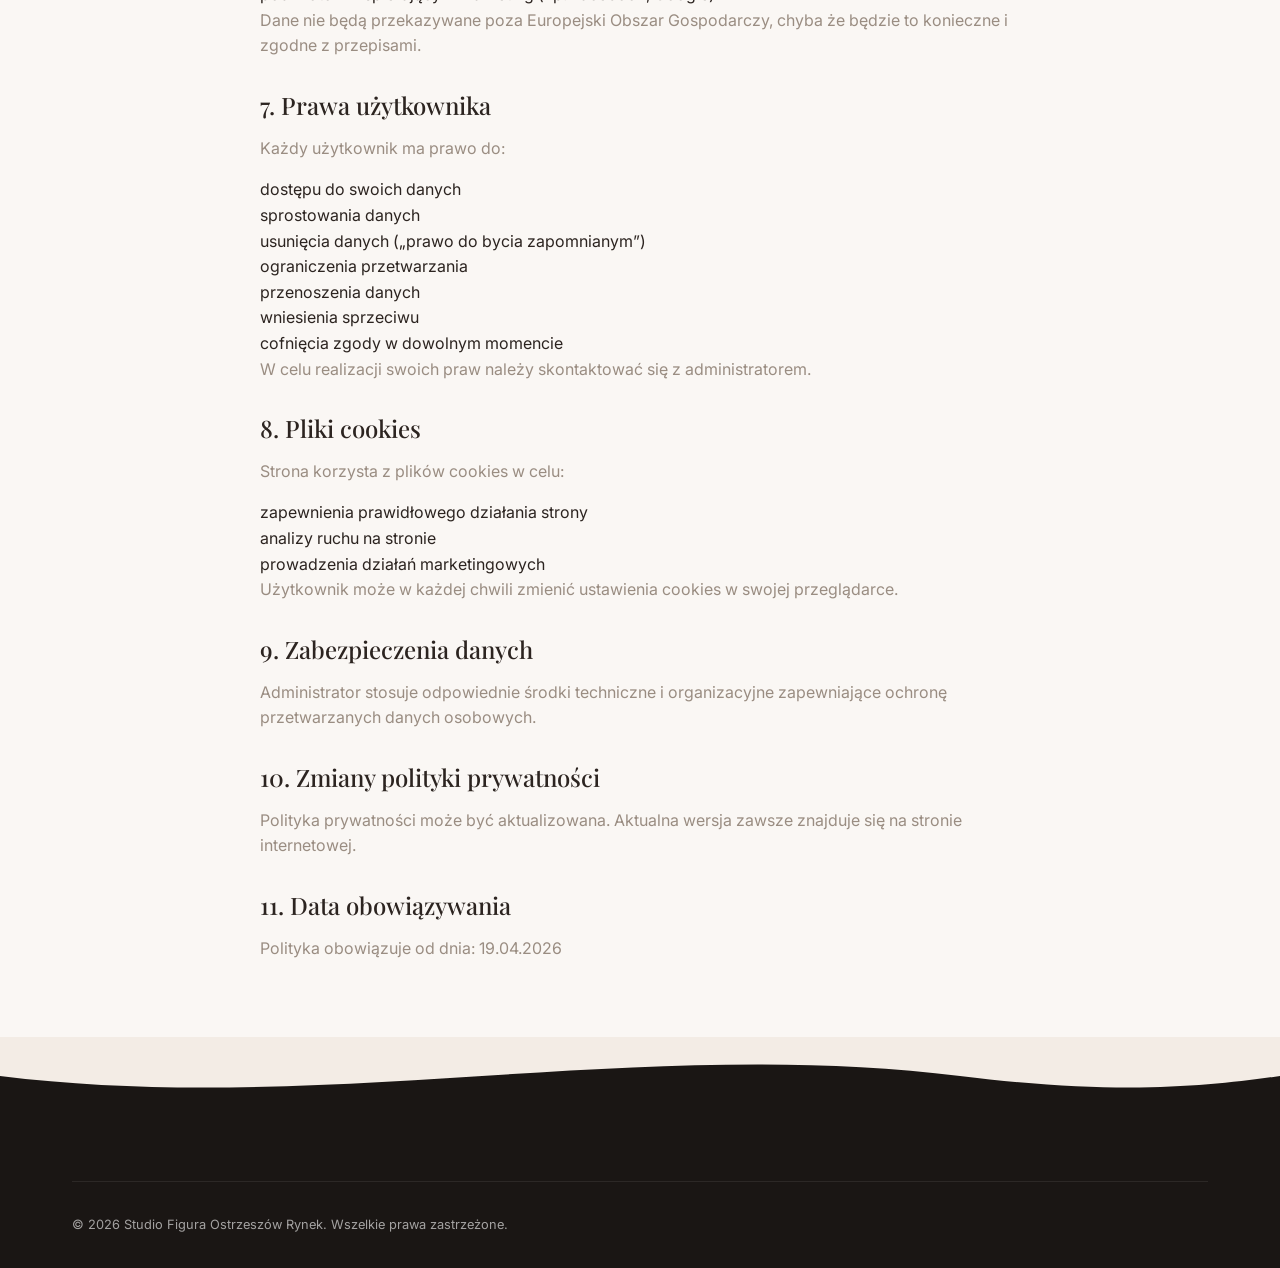
==== commit 9b3b330b: "Update index.html" ====
--- a/privacy-policy/index.html
+++ b/privacy-policy/index.html
@@ -3,7 +3,7 @@
 <head>
   <meta charset="UTF-8">
   <meta name="viewport" content="width=device-width, initial-scale=1.0">
-  <title>Polityka Prywatności — Studio Figura Warszawa Wola</title>
+  <title>Polityka Prywatności — Studio Figura Ostrzeszów Rynek</title>
   <link rel="stylesheet" href="../styles.css">
   <link rel="icon" href="data:image/svg+xml,<svg xmlns='http://www.w3.org/2000/svg' viewBox='0 0 100 100'><text y='.9em' font-size='90'>✨</text></svg>">
   <style>
@@ -65,19 +65,95 @@
       Wróć do strony głównej
     </a>
 
-    <h1>Polityka Prywatności</h1>
+   <h1>Polityka Prywatności</h1>
 
-    <h2>1. Informacje ogólne</h2>
-    <p>Oto przykładowy tekst zastępczy polityki prywatności. Poniższe informacje mają charakter orientacyjny i docelowo zostaną zastąpione właściwym regulaminem.</p>
+<h2>1. Informacje ogólne</h2>
+<p>Niniejsza Polityka Prywatności określa zasady przetwarzania i ochrony danych osobowych przekazywanych przez użytkowników w związku z korzystaniem ze strony internetowej Studio Figura Ostrzeszów Rynek.</p>
 
-    <h2>2. Przetwarzanie danych osobowych</h2>
-    <p>Dbamy o Twoją prywatność. Wszelkie dane osobowe zbierane przez formularz kontaktowy są przetwarzane wyłącznie w celu udzielenia odpowiedzi na przesłane zapytania.</p>
+<p>Administratorem danych osobowych jest:<br>
+BODY-CARE CONCEPT S.C.<br>
+NIP: 5140367967<br>
+Siedziba: Powstańców Wielkopolskich 6/2, 63-500 Ostrzeszów
+</p>
 
-    <h2>3. Pliki Cookies</h2>
-    <p>Nasza strona może używać plików cookies w celu poprawnego działania serwisu oraz w celach analitycznych.</p>
+<p>W sprawach związanych z ochroną danych osobowych można kontaktować się pod adresem e-mail:<br>
+sf.ostrzeszow.rynek@gmail.com
+</p>
 
-    <h2>4. Kontakt</h2>
-    <p>W razie pytań dotyczących polityki prywatności prosimy o kontakt poprzez naszą stronę główną.</p>
+<h2>2. Zakres zbieranych danych</h2>
+<p>Przetwarzamy dane osobowe użytkowników w następującym zakresie:</p>
+<ul>
+  <li>imię i nazwisko</li>
+  <li>numer telefonu</li>
+  <li>inne dane podane dobrowolnie w formularzach (np. w wiadomości)</li>
+</ul>
+<p>Podanie danych jest dobrowolne, ale niezbędne do kontaktu lub realizacji usług.</p>
+
+<h2>3. Cele przetwarzania danych</h2>
+<p>Dane osobowe przetwarzane są w celu:</p>
+<ul>
+  <li>kontaktu z użytkownikiem</li>
+  <li>udzielenia odpowiedzi na zapytanie</li>
+  <li>rezerwacji usług i wizyt</li>
+  <li>realizacji usług oferowanych przez Studio Figura Ostrzeszów Rynek</li>
+  <li>marketingu własnych usług (za zgodą użytkownika)</li>
+</ul>
+
+<h2>4. Podstawa prawna przetwarzania</h2>
+<p>Dane przetwarzane są zgodnie z:</p>
+<ul>
+  <li>art. 6 ust. 1 lit. a RODO (zgoda użytkownika)</li>
+  <li>art. 6 ust. 1 lit. b RODO (realizacja umowy lub działania przed jej zawarciem)</li>
+  <li>art. 6 ust. 1 lit. f RODO (uzasadniony interes administratora – np. kontakt z klientem)</li>
+</ul>
+
+<h2>5. Okres przechowywania danych</h2>
+<p>Dane osobowe będą przechowywane:</p>
+<ul>
+  <li>przez czas niezbędny do realizacji celu</li>
+  <li>do momentu wycofania zgody</li>
+  <li>przez okres wymagany przepisami prawa</li>
+</ul>
+
+<h2>6. Odbiorcy danych</h2>
+<p>Dane mogą być przekazywane:</p>
+<ul>
+  <li>podmiotom obsługującym stronę internetową</li>
+  <li>firmom świadczącym usługi IT</li>
+  <li>podmiotom wspierającym marketing (np. Facebook, Google)</li>
+</ul>
+<p>Dane nie będą przekazywane poza Europejski Obszar Gospodarczy, chyba że będzie to konieczne i zgodne z przepisami.</p>
+
+<h2>7. Prawa użytkownika</h2>
+<p>Każdy użytkownik ma prawo do:</p>
+<ul>
+  <li>dostępu do swoich danych</li>
+  <li>sprostowania danych</li>
+  <li>usunięcia danych („prawo do bycia zapomnianym”)</li>
+  <li>ograniczenia przetwarzania</li>
+  <li>przenoszenia danych</li>
+  <li>wniesienia sprzeciwu</li>
+  <li>cofnięcia zgody w dowolnym momencie</li>
+</ul>
+<p>W celu realizacji swoich praw należy skontaktować się z administratorem.</p>
+
+<h2>8. Pliki cookies</h2>
+<p>Strona korzysta z plików cookies w celu:</p>
+<ul>
+  <li>zapewnienia prawidłowego działania strony</li>
+  <li>analizy ruchu na stronie</li>
+  <li>prowadzenia działań marketingowych</li>
+</ul>
+<p>Użytkownik może w każdej chwili zmienić ustawienia cookies w swojej przeglądarce.</p>
+
+<h2>9. Zabezpieczenia danych</h2>
+<p>Administrator stosuje odpowiednie środki techniczne i organizacyjne zapewniające ochronę przetwarzanych danych osobowych.</p>
+
+<h2>10. Zmiany polityki prywatności</h2>
+<p>Polityka prywatności może być aktualizowana. Aktualna wersja zawsze znajduje się na stronie internetowej.</p>
+
+<h2>11. Data obowiązywania</h2>
+<p>Polityka obowiązuje od dnia: 19.04.2026</p>
   </main>
 
   <!-- ======== FOOTER WAVE ======== -->
@@ -91,7 +167,7 @@
   <footer class="footer">
     <div class="container">
       <div class="footer-bottom">
-        <p>© 2024 Studio Figura Warszawa Wola. Wszelkie prawa zastrzeżone.</p>
+        <p>© 2026 Studio Figura Ostrzeszów Rynek. Wszelkie prawa zastrzeżone.</p>
       </div>
     </div>
   </footer>
